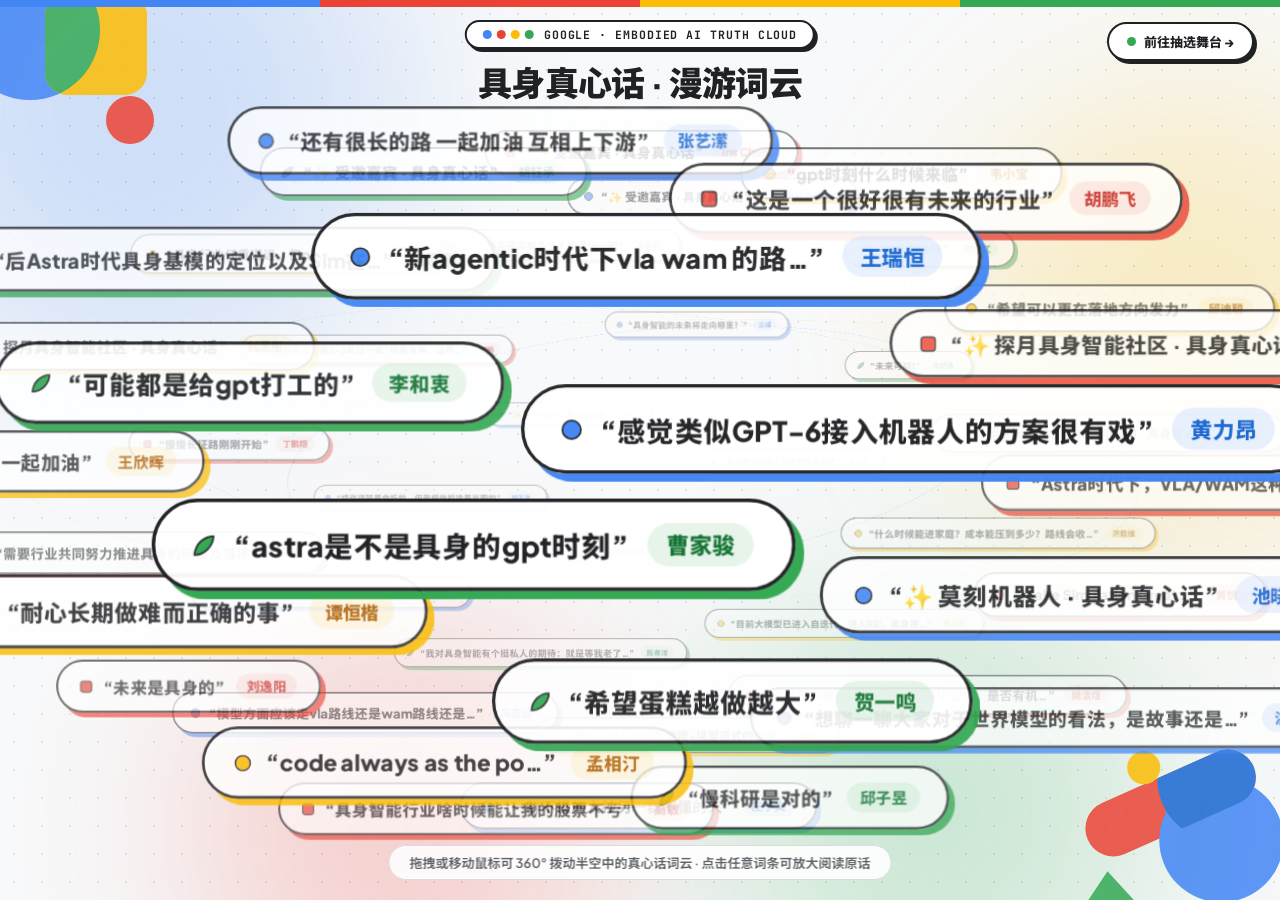
==== cloud.html @ 07eb00e5 "feat: separate pure lottery stage and 3D floating truth cloud into standalone pages" ====
<!DOCTYPE html>
<html lang="zh-CN">
<head>
  <meta charset="UTF-8" />
  <meta name="viewport" content="width=device-width, initial-scale=1.0" />
  <title>Google 具身真心话 · 3D 悬浮词云</title>
  <link rel="preconnect" href="https://fonts.googleapis.com">
  <link rel="preconnect" href="https://fonts.gstatic.com" crossorigin>
  <link href="https://fonts.googleapis.com/css2?family=JetBrains+Mono:wght@600;700&family=Noto+Sans+SC:wght@400;500;700;900&family=Plus+Jakarta+Sans:wght@700;800&display=swap" rel="stylesheet">
  <link rel="stylesheet" href="cloud.css" />
</head>
<body>
  <!-- Subtle Swiss Dot Grid & Google 4-Color Ambient Halos -->
  <div class="bg-grid" aria-hidden="true"></div>
  <div class="bg-ambient" aria-hidden="true">
    <span class="orb orb-blue"></span>
    <span class="orb orb-yellow"></span>
    <span class="orb orb-red"></span>
    <span class="orb orb-green"></span>
  </div>

  <!-- Bauhaus Corner Geometry -->
  <div class="bg-geometry" aria-hidden="true">
    <svg class="geo-corner geo-tl" viewBox="0 0 260 260" fill="none">
      <circle cx="85" cy="85" r="70" fill="#4285F4" />
      <rect x="100" y="48" width="102" height="102" rx="22" fill="#FBBC05" />
      <clipPath id="c-tl">
        <circle cx="85" cy="85" r="70" />
      </clipPath>
      <rect x="100" y="48" width="102" height="102" rx="22" fill="#34A853" clip-path="url(#c-tl)" />
      <circle cx="185" cy="175" r="24" fill="#EA4335" />
    </svg>

    <svg class="geo-corner geo-br" viewBox="0 0 280 240" fill="none">
      <rect x="40" y="100" width="175" height="54" rx="27" transform="rotate(-24 40 100)" fill="#EA4335" />
      <circle cx="180" cy="125" r="60" fill="#4285F4" />
      <clipPath id="c-br">
        <circle cx="180" cy="125" r="60" />
      </clipPath>
      <rect x="40" y="100" width="175" height="54" rx="27" transform="rotate(-24 40 100)" fill="#1967D2" clip-path="url(#c-br)" />
      <polygon points="70,155 125,215 30,215" fill="#34A853" />
      <circle cx="105" cy="55" r="16" fill="#FBBC05" />
    </svg>
  </div>

  <!-- 4-Color Google Top Ribbon -->
  <div class="top-color-bar">
    <span class="c-blue"></span>
    <span class="c-red"></span>
    <span class="c-yellow"></span>
    <span class="c-green"></span>
  </div>

  <!-- Top Navigation Switch back to Lottery Page -->
  <a href="index.html" class="page-switch-pill" title="前往具身真心话现场抽选舞台">
    <span class="switch-dot"></span>
    <span>前往抽选舞台 →</span>
  </a>

  <!-- Compact Floating Header -->
  <header class="cloud-header">
    <div class="brand-pill">
      <span class="g-dots">
        <i class="d-blue"></i>
        <i class="d-red"></i>
        <i class="d-yellow"></i>
        <i class="d-green"></i>
      </span>
      <span class="brand-text">GOOGLE · EMBODIED AI TRUTH CLOUD</span>
    </div>
    <h1 class="cloud-title">具身真心话 · 漫游词云</h1>
  </header>

  <!-- Full-Screen 3D Floating Quote Cloud Space -->
  <div class="cloud-viewport" id="cloud-viewport">
    <div class="orbital-rings" aria-hidden="true">
      <div class="ring ring-1"></div>
      <div class="ring ring-2"></div>
      <div class="ring ring-3"></div>
    </div>
    <div class="cloud-stage-3d" id="cloud-stage-3d"></div>
  </div>

  <!-- Optional Quote Detail Modal when Clicking a Floating Cloud Phrase -->
  <div class="quote-modal is-hidden" id="quote-modal">
    <div class="quote-card" id="quote-card">
      <button class="quote-close" id="quote-close" title="关闭 (Esc)">✕</button>
      <div class="quote-meta">
        <span class="quote-org" id="quote-org"></span>
      </div>
      <blockquote class="quote-full-text" id="quote-full-text"></blockquote>
      <div class="quote-author-row">
        <span class="quote-author-dots">
          <i class="d-blue"></i><i class="d-red"></i><i class="d-yellow"></i><i class="d-green"></i>
        </span>
        <span class="quote-author-name" id="quote-author-name"></span>
      </div>
    </div>
  </div>

  <!-- Subtle Bottom Hint -->
  <footer class="cloud-footer">
    <div class="hint-pill">
      拖拽或移动鼠标可 360° 拨动半空中的真心话词云 · 点击任意词条可放大阅读原话
    </div>
  </footer>

  <script src="cloud.js"></script>
</body>
</html>
---- cloud.css ----
:root {
  --g-blue: #4285F4;
  --g-blue-dark: #1967D2;
  --g-blue-tint: #E8F0FE;

  --g-red: #EA4335;
  --g-red-dark: #C5221F;
  --g-red-tint: #FCE8E6;

  --g-yellow: #FBBC05;
  --g-yellow-dark: #EA8600;
  --g-yellow-tint: #FEF7E0;

  --g-green: #34A853;
  --g-green-dark: #137333;
  --g-green-tint: #E6F4EA;

  --bg-canvas: #F8F9FA;
  --surface-white: #FFFFFF;
  --border-dark: #202124;
  --border-light: #DADCE0;

  --text-main: #202124;
  --text-sub: #5F6368;

  --font-sans: 'Plus Jakarta Sans', 'Noto Sans SC', -apple-system, BlinkMacSystemFont, sans-serif;
  --font-mono: 'JetBrains Mono', monospace;
}

* {
  box-sizing: border-box;
  margin: 0;
  padding: 0;
}

html, body {
  width: 100%;
  height: 100%;
  font-family: var(--font-sans);
  background-color: var(--bg-canvas);
  color: var(--text-main);
  overflow: hidden;
  user-select: none;
  -webkit-font-smoothing: antialiased;
}

/* Swiss Dot Grid */
.bg-grid {
  position: fixed;
  inset: 0;
  background-image: radial-gradient(#DADCE0 1.45px, transparent 1.45px);
  background-size: 28px 28px;
  opacity: 0.78;
  pointer-events: none;
  z-index: 0;
}

/* Soft Google 4-Color Atmospheric Halos */
.bg-ambient {
  position: fixed;
  inset: 0;
  pointer-events: none;
  z-index: 0;
}

.orb {
  position: absolute;
  border-radius: 50%;
  filter: blur(95px);
  opacity: 0.22;
}

.orb-blue { width: 520px; height: 520px; background: var(--g-blue); top: -150px; left: -120px; }
.orb-yellow { width: 460px; height: 460px; background: var(--g-yellow); top: 10%; right: -140px; }
.orb-red { width: 420px; height: 420px; background: var(--g-red); bottom: -140px; left: 15%; }
.orb-green { width: 440px; height: 440px; background: var(--g-green); bottom: -130px; right: 10%; }

/* Bauhaus Geometric Corner Art */
.bg-geometry {
  position: fixed;
  inset: 0;
  pointer-events: none;
  z-index: 1;
}

.geo-corner {
  position: absolute;
  opacity: 0.85;
}

.geo-tl { width: 260px; height: 260px; top: -55px; left: -55px; }
.geo-br { width: 290px; height: 250px; bottom: -60px; right: -45px; }

/* Top 4-Color Ribbon */
.top-color-bar {
  position: fixed;
  top: 0;
  left: 0;
  right: 0;
  height: 7px;
  display: grid;
  grid-template-columns: repeat(4, 1fr);
  z-index: 40;
}

.c-blue, .d-blue { background: var(--g-blue); }
.c-red, .d-red { background: var(--g-red); }
.c-yellow, .d-yellow { background: var(--g-yellow); }
.c-green, .d-green { background: var(--g-green); }

/* Page Switch Pill */
.page-switch-pill {
  position: fixed;
  top: 22px;
  right: 26px;
  z-index: 40;
  display: inline-flex;
  align-items: center;
  gap: 8px;
  padding: 8px 18px;
  border-radius: 999px;
  background: var(--surface-white);
  border: 2px solid var(--border-dark);
  box-shadow: 3px 3px 0 var(--border-dark);
  color: var(--text-main);
  font-size: 13px;
  font-weight: 800;
  text-decoration: none;
  transition: all 0.2s cubic-bezier(0.34, 1.56, 0.64, 1);
}

.page-switch-pill:hover {
  transform: translate(-1px, -1px);
  box-shadow: 5px 5px 0 var(--g-green);
  background: var(--g-green-tint);
}

.switch-dot {
  width: 9px;
  height: 9px;
  border-radius: 50%;
  background: var(--g-green);
  display: inline-block;
}

/* Header */
.cloud-header {
  position: fixed;
  top: 20px;
  left: 50%;
  transform: translateX(-50%);
  z-index: 30;
  text-align: center;
  display: flex;
  flex-direction: column;
  align-items: center;
  gap: 8px;
  pointer-events: none;
}

.brand-pill {
  display: inline-flex;
  align-items: center;
  gap: 10px;
  padding: 5px 16px;
  background: var(--surface-white);
  border: 2px solid var(--border-dark);
  border-radius: 999px;
  box-shadow: 3px 3px 0 var(--border-dark);
}

.g-dots {
  display: inline-flex;
  align-items: center;
  gap: 5px;
}

.g-dots i {
  width: 9px;
  height: 9px;
  border-radius: 50%;
  display: inline-block;
}

.brand-text {
  font-family: var(--font-mono);
  font-size: 11.5px;
  font-weight: 700;
  letter-spacing: 0.08em;
}

.cloud-title {
  font-size: 34px;
  font-weight: 900;
  letter-spacing: -0.02em;
  color: var(--text-main);
  text-shadow: 0 2px 12px rgba(248, 249, 250, 0.9);
}

/* 3D Floating Word Cloud Viewport */
.cloud-viewport {
  position: fixed;
  inset: 0;
  width: 100%;
  height: 100%;
  perspective: 1150px;
  overflow: hidden;
  z-index: 10;
  cursor: grab;
}

.cloud-viewport:active {
  cursor: grabbing;
}

.orbital-rings {
  position: absolute;
  inset: 0;
  display: flex;
  align-items: center;
  justify-content: center;
  pointer-events: none;
}

.orbital-rings .ring {
  position: absolute;
  border-radius: 50%;
  border: 1.5px dashed rgba(66, 133, 244, 0.22);
}

.orbital-rings .ring-1 {
  width: 720px;
  height: 410px;
  transform: rotateX(55deg) rotateZ(-14deg);
}

.orbital-rings .ring-2 {
  width: 1020px;
  height: 580px;
  border-color: rgba(52, 168, 83, 0.2);
  transform: rotateX(62deg) rotateZ(15deg);
}

.orbital-rings .ring-3 {
  width: 1260px;
  height: 690px;
  border-color: rgba(251, 188, 5, 0.22);
  transform: rotateX(68deg) rotateZ(-6deg);
}

.cloud-stage-3d {
  position: absolute;
  width: 100%;
  height: 100%;
  transform-style: preserve-3d;
}

/* Individual Floating Truth Capsule in Mid-Air */
.cloud-tag {
  position: absolute;
  left: 50%;
  top: 52%;
  display: inline-flex;
  align-items: center;
  gap: 11px;
  padding: 12px 22px;
  border-radius: 999px;
  background: rgba(255, 255, 255, 0.96);
  border: 2.5px solid var(--border-dark);
  box-shadow: 5px 5px 0 var(--border-dark), 0 12px 28px rgba(32, 33, 36, 0.08);
  white-space: nowrap;
  cursor: pointer;
  will-change: transform, opacity, filter;
  transition: background-color 0.2s ease, border-color 0.2s ease, box-shadow 0.2s ease;
}

.cloud-tag:hover {
  background: #FFFFFF !important;
  border-color: var(--g-blue) !important;
  box-shadow: 7px 7px 0 var(--g-blue), 0 16px 32px rgba(66, 133, 244, 0.24) !important;
  z-index: 950 !important;
}

.cloud-tag.tag-theme-blue {
  box-shadow: 5px 5px 0 var(--g-blue);
}
.cloud-tag.tag-theme-red {
  box-shadow: 5px 5px 0 var(--g-red);
}
.cloud-tag.tag-theme-yellow {
  box-shadow: 5px 5px 0 var(--g-yellow);
}
.cloud-tag.tag-theme-green {
  box-shadow: 5px 5px 0 var(--g-green);
}

/* Bauhaus Geometric Badge inside Floating Capsule */
.tag-geo-dot {
  width: 12px;
  height: 12px;
  flex-shrink: 0;
  display: inline-block;
  border: 1.5px solid var(--border-dark);
}

.tag-theme-blue .tag-geo-dot { background: var(--g-blue); border-radius: 50%; }
.tag-theme-red .tag-geo-dot { background: var(--g-red); border-radius: 3px; }
.tag-theme-yellow .tag-geo-dot { background: var(--g-yellow); border-radius: 50%; }
.tag-theme-green .tag-geo-dot { background: var(--g-green); border-radius: 999px 2px 999px 2px; }

.tag-quote {
  font-size: 16.5px;
  font-weight: 800;
  color: var(--text-main);
  max-width: 390px;
  overflow: hidden;
  text-overflow: ellipsis;
}

.tag-author {
  font-size: 13px;
  font-weight: 800;
  padding: 3px 11px;
  border-radius: 999px;
  flex-shrink: 0;
}

.tag-theme-blue .tag-author { background: var(--g-blue-tint); color: var(--g-blue-dark); }
.tag-theme-red .tag-author { background: var(--g-red-tint); color: var(--g-red-dark); }
.tag-theme-yellow .tag-author { background: var(--g-yellow-tint); color: #B06000; }
.tag-theme-green .tag-author { background: var(--g-green-tint); color: var(--g-green-dark); }

/* Quote Detail Popover Modal */
.quote-modal {
  position: fixed;
  inset: 0;
  z-index: 60;
  background: rgba(32, 33, 36, 0.32);
  backdrop-filter: blur(5px);
  display: flex;
  align-items: center;
  justify-content: center;
  padding: 24px;
  transition: opacity 0.25s ease;
}

.quote-modal.is-hidden {
  opacity: 0;
  pointer-events: none;
}

.quote-card {
  width: 100%;
  max-width: 640px;
  background: var(--surface-white);
  border: 3px solid var(--border-dark);
  border-radius: 28px;
  box-shadow: 10px 10px 0 var(--g-blue);
  padding: 30px 36px;
  position: relative;
  display: flex;
  flex-direction: column;
  gap: 18px;
  animation: popIn 0.32s cubic-bezier(0.34, 1.56, 0.64, 1);
}

@keyframes popIn {
  from { transform: scale(0.85); opacity: 0; }
  to { transform: scale(1); opacity: 1; }
}

.quote-close {
  position: absolute;
  top: 20px;
  right: 22px;
  width: 34px;
  height: 34px;
  border-radius: 50%;
  border: 2px solid var(--border-dark);
  background: var(--bg-canvas);
  font-size: 14px;
  font-weight: 800;
  cursor: pointer;
}

.quote-close:hover {
  background: var(--g-red-tint);
  color: var(--g-red);
}

.quote-org {
  display: inline-block;
  padding: 4px 14px;
  border-radius: 999px;
  border: 1.5px solid var(--border-dark);
  background: var(--g-blue-tint);
  color: var(--g-blue-dark);
  font-size: 13px;
  font-weight: 700;
}

.quote-full-text {
  font-size: 26px;
  font-weight: 900;
  line-height: 1.45;
  color: var(--text-main);
}

.quote-author-row {
  display: flex;
  align-items: center;
  justify-content: space-between;
  padding-top: 12px;
  border-top: 2px solid #F1F3F4;
}

.quote-author-dots {
  display: inline-flex;
  gap: 6px;
}

.quote-author-dots i {
  width: 10px;
  height: 10px;
  border-radius: 50%;
  display: inline-block;
}

.quote-author-name {
  font-size: 18px;
  font-weight: 900;
  color: var(--text-main);
}

/* Bottom Footer Hint */
.cloud-footer {
  position: fixed;
  bottom: 20px;
  left: 50%;
  transform: translateX(-50%);
  z-index: 30;
  pointer-events: none;
}

.hint-pill {
  font-size: 13px;
  font-weight: 600;
  color: var(--text-sub);
  background: rgba(255, 255, 255, 0.88);
  backdrop-filter: blur(8px);
  padding: 7px 20px;
  border-radius: 999px;
  border: 1.5px solid var(--border-light);
}
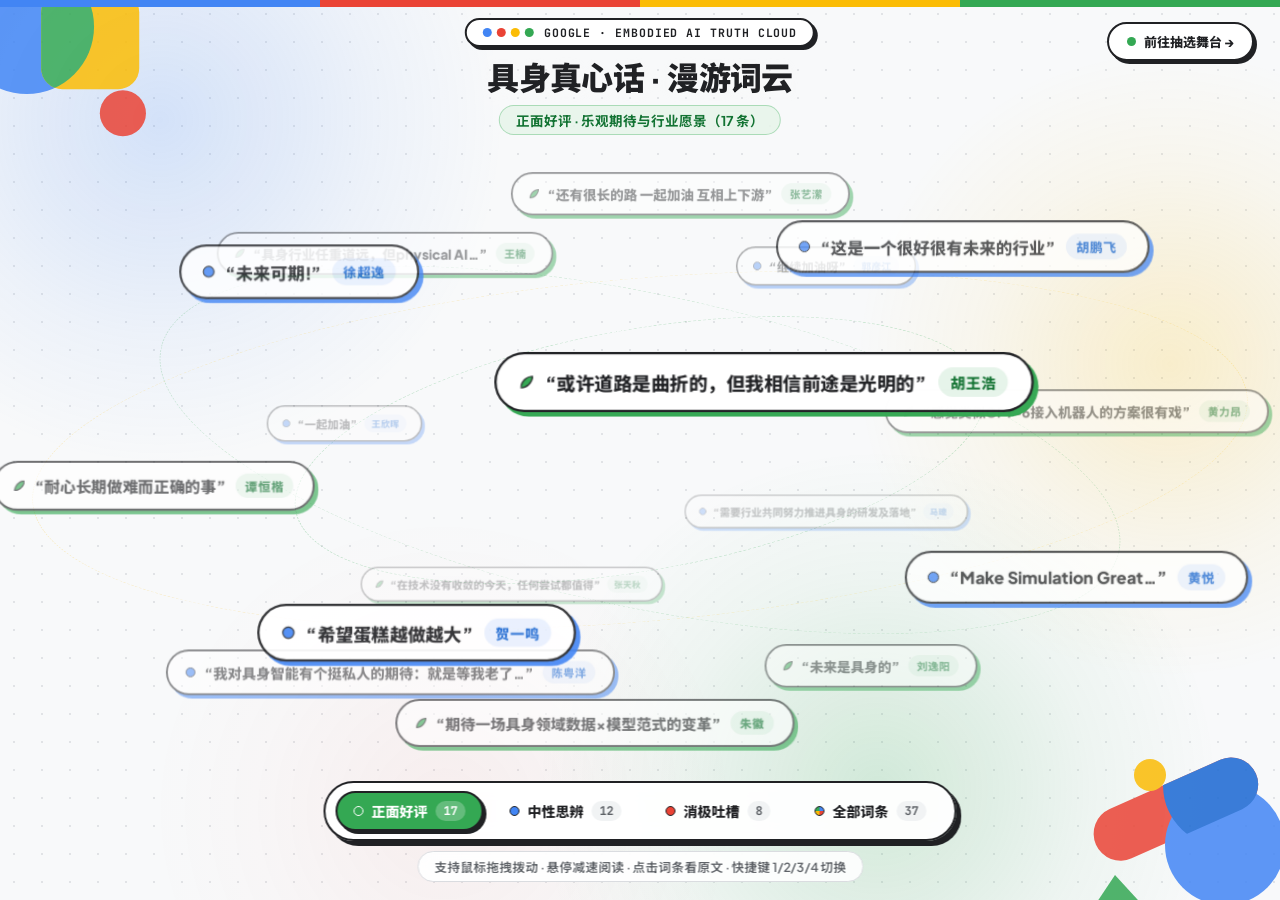
==== commit 943a6b1e: "feat: add 3 sentiment word clouds and optimize 60-120fps GPU cloud physics" ====
--- a/cloud.html
+++ b/cloud.html
@@ -3,14 +3,14 @@
 <head>
   <meta charset="UTF-8" />
   <meta name="viewport" content="width=device-width, initial-scale=1.0" />
-  <title>Google 具身真心话 · 3D 悬浮词云</title>
+  <title>Google 具身真心话 · 3D 分类漫游词云</title>
   <link rel="preconnect" href="https://fonts.googleapis.com">
   <link rel="preconnect" href="https://fonts.gstatic.com" crossorigin>
   <link href="https://fonts.googleapis.com/css2?family=JetBrains+Mono:wght@600;700&family=Noto+Sans+SC:wght@400;500;700;900&family=Plus+Jakarta+Sans:wght@700;800&display=swap" rel="stylesheet">
   <link rel="stylesheet" href="cloud.css" />
 </head>
-<body>
-  <!-- Subtle Swiss Dot Grid & Google 4-Color Ambient Halos -->
+<body data-category="positive">
+  <!-- Subtle Swiss Dot Grid & Zero-Blur Radial Gradient Halos -->
   <div class="bg-grid" aria-hidden="true"></div>
   <div class="bg-ambient" aria-hidden="true">
     <span class="orb orb-blue"></span>
@@ -69,9 +69,10 @@
       <span class="brand-text">GOOGLE · EMBODIED AI TRUTH CLOUD</span>
     </div>
     <h1 class="cloud-title">具身真心话 · 漫游词云</h1>
+    <p class="cloud-subtitle" id="cloud-subtitle">正面好评 · 乐观期待与行业愿景（17 条）</p>
   </header>
 
-  <!-- Full-Screen 3D Floating Quote Cloud Space -->
+  <!-- Full-Screen 2.5D GPU-Accelerated Floating Quote Cloud Space -->
   <div class="cloud-viewport" id="cloud-viewport">
     <div class="orbital-rings" aria-hidden="true">
       <div class="ring ring-1"></div>
@@ -81,11 +82,12 @@
     <div class="cloud-stage-3d" id="cloud-stage-3d"></div>
   </div>
 
-  <!-- Optional Quote Detail Modal when Clicking a Floating Cloud Phrase -->
+  <!-- Quote Detail Modal when Clicking a Floating Cloud Phrase -->
   <div class="quote-modal is-hidden" id="quote-modal">
     <div class="quote-card" id="quote-card">
       <button class="quote-close" id="quote-close" title="关闭 (Esc)">✕</button>
       <div class="quote-meta">
+        <span class="quote-sentiment-badge" id="quote-sentiment-badge">正面好评</span>
         <span class="quote-org" id="quote-org"></span>
       </div>
       <blockquote class="quote-full-text" id="quote-full-text"></blockquote>
@@ -98,10 +100,32 @@
     </div>
   </div>
 
-  <!-- Subtle Bottom Hint -->
+  <!-- Bottom Floating Category Switcher Dock & Interaction Hint -->
   <footer class="cloud-footer">
+    <nav class="category-dock" aria-label="真心话情感分类切换">
+      <button class="cat-btn active" data-category="positive" type="button">
+        <span class="cat-dot dot-green"></span>
+        <span class="cat-label">正面好评</span>
+        <span class="cat-count" id="count-positive">17</span>
+      </button>
+      <button class="cat-btn" data-category="neutral" type="button">
+        <span class="cat-dot dot-blue"></span>
+        <span class="cat-label">中性思辨</span>
+        <span class="cat-count" id="count-neutral">12</span>
+      </button>
+      <button class="cat-btn" data-category="negative" type="button">
+        <span class="cat-dot dot-red"></span>
+        <span class="cat-label">消极吐槽</span>
+        <span class="cat-count" id="count-negative">8</span>
+      </button>
+      <button class="cat-btn" data-category="all" type="button">
+        <span class="cat-dot dot-all"></span>
+        <span class="cat-label">全部词条</span>
+        <span class="cat-count" id="count-all">37</span>
+      </button>
+    </nav>
     <div class="hint-pill">
-      拖拽或移动鼠标可 360° 拨动半空中的真心话词云 · 点击任意词条可放大阅读原话
+      支持鼠标拖拽拨动 · 悬停减速阅读 · 点击词条看原文 · 快捷键 1/2/3/4 切换
     </div>
   </footer>
 
--- a/cloud.css
+++ b/cloud.css
@@ -55,25 +55,61 @@
   z-index: 0;
 }
 
-/* Soft Google 4-Color Atmospheric Halos */
+/* Zero-Blur Radial Gradient Ambient Halos (No GPU filter: blur passes) */
 .bg-ambient {
   position: fixed;
   inset: 0;
   pointer-events: none;
   z-index: 0;
+  transition: opacity 0.45s ease;
 }
 
 .orb {
   position: absolute;
   border-radius: 50%;
-  filter: blur(95px);
-  opacity: 0.22;
-}
-
-.orb-blue { width: 520px; height: 520px; background: var(--g-blue); top: -150px; left: -120px; }
-.orb-yellow { width: 460px; height: 460px; background: var(--g-yellow); top: 10%; right: -140px; }
-.orb-red { width: 420px; height: 420px; background: var(--g-red); bottom: -140px; left: 15%; }
-.orb-green { width: 440px; height: 440px; background: var(--g-green); bottom: -130px; right: 10%; }
+  transition: opacity 0.45s ease, transform 0.6s ease;
+}
+
+.orb-blue {
+  width: 680px;
+  height: 680px;
+  top: -220px;
+  left: -180px;
+  background: radial-gradient(circle, rgba(66, 133, 244, 0.20) 0%, rgba(66, 133, 244, 0.06) 45%, transparent 72%);
+}
+
+.orb-yellow {
+  width: 620px;
+  height: 620px;
+  top: 6%;
+  right: -200px;
+  background: radial-gradient(circle, rgba(251, 188, 5, 0.19) 0%, rgba(251, 188, 5, 0.05) 45%, transparent 72%);
+}
+
+.orb-red {
+  width: 580px;
+  height: 580px;
+  bottom: -200px;
+  left: 12%;
+  background: radial-gradient(circle, rgba(234, 67, 53, 0.18) 0%, rgba(234, 67, 53, 0.05) 45%, transparent 72%);
+}
+
+.orb-green {
+  width: 600px;
+  height: 600px;
+  bottom: -190px;
+  right: 8%;
+  background: radial-gradient(circle, rgba(52, 168, 83, 0.20) 0%, rgba(52, 168, 83, 0.05) 45%, transparent 72%);
+}
+
+/* Category-aware subtle atmosphere */
+body[data-category="positive"] .orb-green { opacity: 1; transform: scale(1.12); }
+body[data-category="positive"] .orb-red { opacity: 0.35; }
+body[data-category="neutral"] .orb-blue { opacity: 1; transform: scale(1.12); }
+body[data-category="neutral"] .orb-red { opacity: 0.35; }
+body[data-category="negative"] .orb-red { opacity: 1; transform: scale(1.15); }
+body[data-category="negative"] .orb-green { opacity: 0.35; }
+body[data-category="all"] .orb { opacity: 0.95; }
 
 /* Bauhaus Geometric Corner Art */
 .bg-geometry {
@@ -88,8 +124,8 @@
   opacity: 0.85;
 }
 
-.geo-tl { width: 260px; height: 260px; top: -55px; left: -55px; }
-.geo-br { width: 290px; height: 250px; bottom: -60px; right: -45px; }
+.geo-tl { width: 250px; height: 250px; top: -55px; left: -55px; }
+.geo-br { width: 280px; height: 240px; bottom: -60px; right: -45px; }
 
 /* Top 4-Color Ribbon */
 .top-color-bar {
@@ -126,7 +162,7 @@
   font-size: 13px;
   font-weight: 800;
   text-decoration: none;
-  transition: all 0.2s cubic-bezier(0.34, 1.56, 0.64, 1);
+  transition: transform 0.2s cubic-bezier(0.34, 1.56, 0.64, 1), box-shadow 0.2s ease, background-color 0.2s ease;
 }
 
 .page-switch-pill:hover {
@@ -146,7 +182,7 @@
 /* Header */
 .cloud-header {
   position: fixed;
-  top: 20px;
+  top: 18px;
   left: 50%;
   transform: translateX(-50%);
   z-index: 30;
@@ -154,7 +190,7 @@
   display: flex;
   flex-direction: column;
   align-items: center;
-  gap: 8px;
+  gap: 6px;
   pointer-events: none;
 }
 
@@ -190,23 +226,52 @@
 }
 
 .cloud-title {
-  font-size: 34px;
+  font-size: 32px;
   font-weight: 900;
   letter-spacing: -0.02em;
   color: var(--text-main);
-  text-shadow: 0 2px 12px rgba(248, 249, 250, 0.9);
-}
-
-/* 3D Floating Word Cloud Viewport */
+  text-shadow: 0 2px 10px rgba(248, 249, 250, 0.9);
+}
+
+.cloud-subtitle {
+  font-size: 13.5px;
+  font-weight: 700;
+  color: var(--text-sub);
+  background: rgba(255, 255, 255, 0.86);
+  padding: 4px 16px;
+  border-radius: 999px;
+  border: 1.5px solid var(--border-light);
+  transition: color 0.25s ease, border-color 0.25s ease, background-color 0.25s ease;
+}
+
+body[data-category="positive"] .cloud-subtitle {
+  color: var(--g-green-dark);
+  border-color: rgba(52, 168, 83, 0.35);
+  background: rgba(230, 244, 234, 0.88);
+}
+
+body[data-category="neutral"] .cloud-subtitle {
+  color: var(--g-blue-dark);
+  border-color: rgba(66, 133, 244, 0.35);
+  background: rgba(232, 240, 254, 0.88);
+}
+
+body[data-category="negative"] .cloud-subtitle {
+  color: var(--g-red-dark);
+  border-color: rgba(234, 67, 53, 0.35);
+  background: rgba(252, 232, 230, 0.88);
+}
+
+/* 2.5D GPU-Accelerated Floating Word Cloud Viewport (No CSS preserve-3d/perspective bottlenecks) */
 .cloud-viewport {
   position: fixed;
   inset: 0;
   width: 100%;
   height: 100%;
-  perspective: 1150px;
   overflow: hidden;
   z-index: 10;
   cursor: grab;
+  touch-action: none;
 }
 
 .cloud-viewport:active {
@@ -226,78 +291,86 @@
   position: absolute;
   border-radius: 50%;
   border: 1.5px dashed rgba(66, 133, 244, 0.22);
+  transition: border-color 0.45s ease;
 }
 
 .orbital-rings .ring-1 {
-  width: 720px;
-  height: 410px;
-  transform: rotateX(55deg) rotateZ(-14deg);
+  width: 700px;
+  height: 390px;
+  transform: rotate(-10deg) scaleY(0.62);
 }
 
 .orbital-rings .ring-2 {
-  width: 1020px;
-  height: 580px;
-  border-color: rgba(52, 168, 83, 0.2);
-  transform: rotateX(62deg) rotateZ(15deg);
+  width: 980px;
+  height: 540px;
+  border-color: rgba(52, 168, 83, 0.22);
+  transform: rotate(12deg) scaleY(0.58);
 }
 
 .orbital-rings .ring-3 {
-  width: 1260px;
-  height: 690px;
+  width: 1220px;
+  height: 660px;
   border-color: rgba(251, 188, 5, 0.22);
-  transform: rotateX(68deg) rotateZ(-6deg);
-}
+  transform: rotate(-5deg) scaleY(0.52);
+}
+
+body[data-category="positive"] .orbital-rings .ring-1 { border-color: rgba(52, 168, 83, 0.28); }
+body[data-category="neutral"] .orbital-rings .ring-2 { border-color: rgba(66, 133, 244, 0.28); }
+body[data-category="negative"] .orbital-rings .ring-1 { border-color: rgba(234, 67, 53, 0.28); }
+body[data-category="negative"] .orbital-rings .ring-2 { border-color: rgba(251, 188, 5, 0.28); }
 
 .cloud-stage-3d {
   position: absolute;
+  inset: 0;
   width: 100%;
   height: 100%;
-  transform-style: preserve-3d;
-}
-
-/* Individual Floating Truth Capsule in Mid-Air */
+}
+
+/* Individual Floating Truth Capsule in Mid-Air (Pure 2D translate3d + scale compositor driven) */
 .cloud-tag {
   position: absolute;
   left: 50%;
-  top: 52%;
-  display: inline-flex;
-  align-items: center;
-  gap: 11px;
-  padding: 12px 22px;
-  border-radius: 999px;
-  background: rgba(255, 255, 255, 0.96);
+  top: 50%;
+  display: inline-flex;
+  align-items: center;
+  gap: 10px;
+  padding: 11px 20px;
+  border-radius: 999px;
+  background: #FFFFFF;
   border: 2.5px solid var(--border-dark);
-  box-shadow: 5px 5px 0 var(--border-dark), 0 12px 28px rgba(32, 33, 36, 0.08);
+  box-shadow: 4px 4px 0 var(--border-dark);
   white-space: nowrap;
   cursor: pointer;
-  will-change: transform, opacity, filter;
-  transition: background-color 0.2s ease, border-color 0.2s ease, box-shadow 0.2s ease;
+  will-change: transform, opacity;
+  contain: layout style;
+  transform-origin: center center;
+  transition: background-color 0.18s ease, border-color 0.18s ease;
 }
 
 .cloud-tag:hover {
-  background: #FFFFFF !important;
-  border-color: var(--g-blue) !important;
-  box-shadow: 7px 7px 0 var(--g-blue), 0 16px 32px rgba(66, 133, 244, 0.24) !important;
+  background: #FFFFFF;
+  border-color: var(--g-blue);
+  box-shadow: 6px 6px 0 var(--g-blue);
   z-index: 950 !important;
 }
 
 .cloud-tag.tag-theme-blue {
-  box-shadow: 5px 5px 0 var(--g-blue);
+  box-shadow: 4px 4px 0 var(--g-blue);
 }
 .cloud-tag.tag-theme-red {
-  box-shadow: 5px 5px 0 var(--g-red);
+  box-shadow: 4px 4px 0 var(--g-red);
 }
 .cloud-tag.tag-theme-yellow {
-  box-shadow: 5px 5px 0 var(--g-yellow);
+  box-shadow: 4px 4px 0 var(--g-yellow);
 }
 .cloud-tag.tag-theme-green {
-  box-shadow: 5px 5px 0 var(--g-green);
+  box-shadow: 4px 4px 0 var(--g-green);
 }
 
 /* Bauhaus Geometric Badge inside Floating Capsule */
 .tag-geo-dot {
-  width: 12px;
-  height: 12px;
+  width: 11px;
+  height: 11px;
   flex-shrink: 0;
   display: inline-block;
   border: 1.5px solid var(--border-dark);
@@ -309,18 +382,18 @@
 .tag-theme-green .tag-geo-dot { background: var(--g-green); border-radius: 999px 2px 999px 2px; }
 
 .tag-quote {
-  font-size: 16.5px;
+  font-size: 16px;
   font-weight: 800;
   color: var(--text-main);
-  max-width: 390px;
+  max-width: 380px;
   overflow: hidden;
   text-overflow: ellipsis;
 }
 
 .tag-author {
-  font-size: 13px;
+  font-size: 12.5px;
   font-weight: 800;
-  padding: 3px 11px;
+  padding: 3px 10px;
   border-radius: 999px;
   flex-shrink: 0;
 }
@@ -335,13 +408,13 @@
   position: fixed;
   inset: 0;
   z-index: 60;
-  background: rgba(32, 33, 36, 0.32);
+  background: rgba(32, 33, 36, 0.34);
   backdrop-filter: blur(5px);
   display: flex;
   align-items: center;
   justify-content: center;
   padding: 24px;
-  transition: opacity 0.25s ease;
+  transition: opacity 0.24s ease;
 }
 
 .quote-modal.is-hidden {
@@ -351,7 +424,7 @@
 
 .quote-card {
   width: 100%;
-  max-width: 640px;
+  max-width: 650px;
   background: var(--surface-white);
   border: 3px solid var(--border-dark);
   border-radius: 28px;
@@ -361,11 +434,11 @@
   display: flex;
   flex-direction: column;
   gap: 18px;
-  animation: popIn 0.32s cubic-bezier(0.34, 1.56, 0.64, 1);
+  animation: popIn 0.28s cubic-bezier(0.34, 1.56, 0.64, 1);
 }
 
 @keyframes popIn {
-  from { transform: scale(0.85); opacity: 0; }
+  from { transform: scale(0.88); opacity: 0; }
   to { transform: scale(1); opacity: 1; }
 }
 
@@ -388,21 +461,54 @@
   color: var(--g-red);
 }
 
+.quote-meta {
+  display: flex;
+  align-items: center;
+  flex-wrap: wrap;
+  gap: 8px;
+  padding-right: 42px;
+}
+
+.quote-sentiment-badge {
+  display: inline-flex;
+  align-items: center;
+  padding: 4px 12px;
+  border-radius: 999px;
+  border: 1.5px solid var(--border-dark);
+  font-size: 12.5px;
+  font-weight: 800;
+}
+
+.quote-sentiment-badge.sent-positive {
+  background: var(--g-green);
+  color: #FFFFFF;
+}
+
+.quote-sentiment-badge.sent-neutral {
+  background: var(--g-blue);
+  color: #FFFFFF;
+}
+
+.quote-sentiment-badge.sent-negative {
+  background: var(--g-red);
+  color: #FFFFFF;
+}
+
 .quote-org {
   display: inline-block;
   padding: 4px 14px;
   border-radius: 999px;
   border: 1.5px solid var(--border-dark);
-  background: var(--g-blue-tint);
-  color: var(--g-blue-dark);
+  background: var(--bg-canvas);
+  color: var(--text-main);
   font-size: 13px;
   font-weight: 700;
 }
 
 .quote-full-text {
-  font-size: 26px;
+  font-size: 25px;
   font-weight: 900;
-  line-height: 1.45;
+  line-height: 1.48;
   color: var(--text-main);
 }
 
@@ -432,23 +538,136 @@
   color: var(--text-main);
 }
 
-/* Bottom Footer Hint */
+/* Bottom Floating Category Dock & Hint */
 .cloud-footer {
   position: fixed;
-  bottom: 20px;
+  bottom: 18px;
   left: 50%;
   transform: translateX(-50%);
-  z-index: 30;
+  z-index: 35;
+  display: flex;
+  flex-direction: column;
+  align-items: center;
+  gap: 10px;
   pointer-events: none;
+  width: max-content;
+  max-width: calc(100vw - 24px);
+}
+
+.category-dock {
+  pointer-events: auto;
+  display: inline-flex;
+  align-items: center;
+  flex-wrap: wrap;
+  justify-content: center;
+  gap: 8px;
+  padding: 8px 10px;
+  border-radius: 999px;
+  background: rgba(255, 255, 255, 0.94);
+  backdrop-filter: blur(8px);
+  border: 2.5px solid var(--border-dark);
+  box-shadow: 5px 5px 0 var(--border-dark);
+}
+
+.cat-btn {
+  display: inline-flex;
+  align-items: center;
+  gap: 8px;
+  padding: 8px 16px;
+  border-radius: 999px;
+  border: 2px solid transparent;
+  background: transparent;
+  font-family: var(--font-sans);
+  font-size: 14px;
+  font-weight: 800;
+  color: var(--text-main);
+  cursor: pointer;
+  transition: transform 0.18s cubic-bezier(0.34, 1.56, 0.64, 1), background-color 0.18s ease, box-shadow 0.18s ease, border-color 0.18s ease, color 0.18s ease;
+}
+
+.cat-btn:hover {
+  background: var(--bg-canvas);
+  border-color: var(--border-light);
+  transform: translateY(-1px);
+}
+
+.cat-dot {
+  width: 10px;
+  height: 10px;
+  border-radius: 50%;
+  border: 1.5px solid var(--border-dark);
+  flex-shrink: 0;
+}
+
+.dot-green { background: var(--g-green); }
+.dot-blue { background: var(--g-blue); }
+.dot-red { background: var(--g-red); }
+.dot-all {
+  background: conic-gradient(var(--g-blue) 0 90deg, var(--g-red) 90deg 180deg, var(--g-yellow) 180deg 270deg, var(--g-green) 270deg 360deg);
+}
+
+.cat-count {
+  font-family: var(--font-mono);
+  font-size: 12px;
+  font-weight: 700;
+  padding: 2px 8px;
+  border-radius: 999px;
+  background: #F1F3F4;
+  color: var(--text-sub);
+  transition: background-color 0.18s ease, color 0.18s ease;
+}
+
+/* Active Category Pill Styling */
+.cat-btn.active {
+  border-color: var(--border-dark);
+  box-shadow: 3px 3px 0 var(--border-dark);
+  color: #FFFFFF;
+}
+
+.cat-btn.active[data-category="positive"] {
+  background: var(--g-green);
+}
+
+.cat-btn.active[data-category="neutral"] {
+  background: var(--g-blue);
+}
+
+.cat-btn.active[data-category="negative"] {
+  background: var(--g-red);
+}
+
+.cat-btn.active[data-category="all"] {
+  background: var(--border-dark);
+}
+
+.cat-btn.active .cat-dot {
+  border-color: #FFFFFF;
+}
+
+.cat-btn.active .cat-count {
+  background: rgba(255, 255, 255, 0.24);
+  color: #FFFFFF;
 }
 
 .hint-pill {
-  font-size: 13px;
+  font-size: 12.5px;
   font-weight: 600;
   color: var(--text-sub);
   background: rgba(255, 255, 255, 0.88);
-  backdrop-filter: blur(8px);
-  padding: 7px 20px;
+  backdrop-filter: blur(6px);
+  padding: 5px 16px;
   border-radius: 999px;
   border: 1.5px solid var(--border-light);
-}
+  text-align: center;
+}
+
+@media (max-width: 720px) {
+  .cloud-title { font-size: 24px; }
+  .cloud-subtitle { font-size: 12px; }
+  .page-switch-pill { top: 16px; right: 14px; padding: 6px 12px; font-size: 12px; }
+  .category-dock { border-radius: 22px; padding: 6px 8px; }
+  .cat-btn { padding: 6px 11px; font-size: 12.5px; gap: 6px; }
+  .hint-pill { display: none; }
+  .tag-quote { max-width: 220px; font-size: 14px; }
+  .quote-full-text { font-size: 20px; }
+}
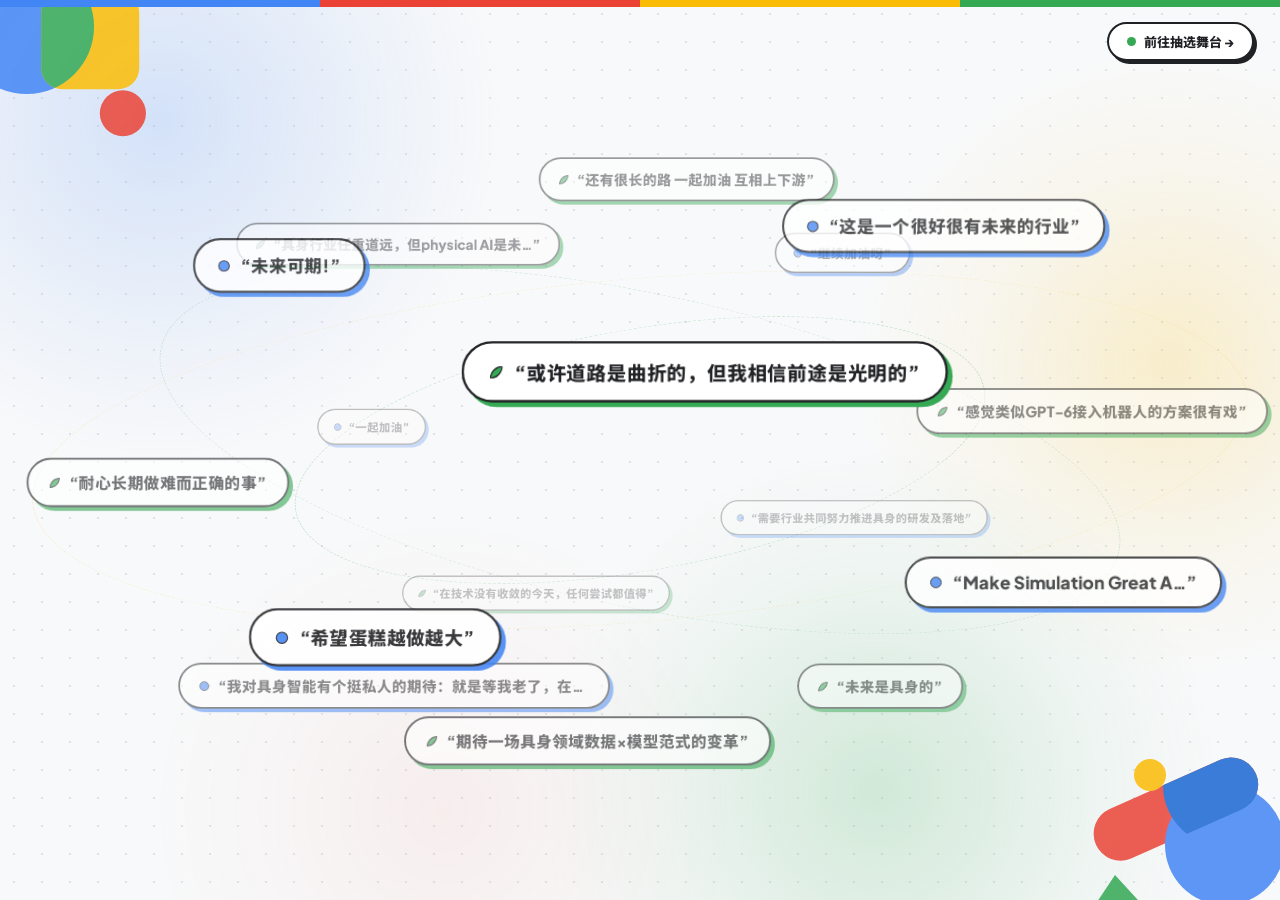
==== commit cd205c00: "feat: anonymous minimal word cloud with keyboard switching and updated draw priority" ====
--- a/cloud.html
+++ b/cloud.html
@@ -3,7 +3,7 @@
 <head>
   <meta charset="UTF-8" />
   <meta name="viewport" content="width=device-width, initial-scale=1.0" />
-  <title>Google 具身真心话 · 3D 分类漫游词云</title>
+  <title>Google 具身真心话 · 3D 漫游词云</title>
   <link rel="preconnect" href="https://fonts.googleapis.com">
   <link rel="preconnect" href="https://fonts.gstatic.com" crossorigin>
   <link href="https://fonts.googleapis.com/css2?family=JetBrains+Mono:wght@600;700&family=Noto+Sans+SC:wght@400;500;700;900&family=Plus+Jakarta+Sans:wght@700;800&display=swap" rel="stylesheet">
@@ -57,21 +57,6 @@
     <span>前往抽选舞台 →</span>
   </a>
 
-  <!-- Compact Floating Header -->
-  <header class="cloud-header">
-    <div class="brand-pill">
-      <span class="g-dots">
-        <i class="d-blue"></i>
-        <i class="d-red"></i>
-        <i class="d-yellow"></i>
-        <i class="d-green"></i>
-      </span>
-      <span class="brand-text">GOOGLE · EMBODIED AI TRUTH CLOUD</span>
-    </div>
-    <h1 class="cloud-title">具身真心话 · 漫游词云</h1>
-    <p class="cloud-subtitle" id="cloud-subtitle">正面好评 · 乐观期待与行业愿景（17 条）</p>
-  </header>
-
   <!-- Full-Screen 2.5D GPU-Accelerated Floating Quote Cloud Space -->
   <div class="cloud-viewport" id="cloud-viewport">
     <div class="orbital-rings" aria-hidden="true">
@@ -82,53 +67,22 @@
     <div class="cloud-stage-3d" id="cloud-stage-3d"></div>
   </div>
 
-  <!-- Quote Detail Modal when Clicking a Floating Cloud Phrase -->
+  <!-- Anonymous Quote Detail Modal when Clicking a Floating Cloud Phrase -->
   <div class="quote-modal is-hidden" id="quote-modal">
     <div class="quote-card" id="quote-card">
       <button class="quote-close" id="quote-close" title="关闭 (Esc)">✕</button>
       <div class="quote-meta">
         <span class="quote-sentiment-badge" id="quote-sentiment-badge">正面好评</span>
-        <span class="quote-org" id="quote-org"></span>
       </div>
       <blockquote class="quote-full-text" id="quote-full-text"></blockquote>
       <div class="quote-author-row">
         <span class="quote-author-dots">
           <i class="d-blue"></i><i class="d-red"></i><i class="d-yellow"></i><i class="d-green"></i>
         </span>
-        <span class="quote-author-name" id="quote-author-name"></span>
       </div>
     </div>
   </div>
 
-  <!-- Bottom Floating Category Switcher Dock & Interaction Hint -->
-  <footer class="cloud-footer">
-    <nav class="category-dock" aria-label="真心话情感分类切换">
-      <button class="cat-btn active" data-category="positive" type="button">
-        <span class="cat-dot dot-green"></span>
-        <span class="cat-label">正面好评</span>
-        <span class="cat-count" id="count-positive">17</span>
-      </button>
-      <button class="cat-btn" data-category="neutral" type="button">
-        <span class="cat-dot dot-blue"></span>
-        <span class="cat-label">中性思辨</span>
-        <span class="cat-count" id="count-neutral">12</span>
-      </button>
-      <button class="cat-btn" data-category="negative" type="button">
-        <span class="cat-dot dot-red"></span>
-        <span class="cat-label">消极吐槽</span>
-        <span class="cat-count" id="count-negative">8</span>
-      </button>
-      <button class="cat-btn" data-category="all" type="button">
-        <span class="cat-dot dot-all"></span>
-        <span class="cat-label">全部词条</span>
-        <span class="cat-count" id="count-all">37</span>
-      </button>
-    </nav>
-    <div class="hint-pill">
-      支持鼠标拖拽拨动 · 悬停减速阅读 · 点击词条看原文 · 快捷键 1/2/3/4 切换
-    </div>
-  </footer>
-
   <script src="cloud.js"></script>
 </body>
 </html>
--- a/cloud.css
+++ b/cloud.css
@@ -179,90 +179,7 @@
   display: inline-block;
 }
 
-/* Header */
-.cloud-header {
-  position: fixed;
-  top: 18px;
-  left: 50%;
-  transform: translateX(-50%);
-  z-index: 30;
-  text-align: center;
-  display: flex;
-  flex-direction: column;
-  align-items: center;
-  gap: 6px;
-  pointer-events: none;
-}
-
-.brand-pill {
-  display: inline-flex;
-  align-items: center;
-  gap: 10px;
-  padding: 5px 16px;
-  background: var(--surface-white);
-  border: 2px solid var(--border-dark);
-  border-radius: 999px;
-  box-shadow: 3px 3px 0 var(--border-dark);
-}
-
-.g-dots {
-  display: inline-flex;
-  align-items: center;
-  gap: 5px;
-}
-
-.g-dots i {
-  width: 9px;
-  height: 9px;
-  border-radius: 50%;
-  display: inline-block;
-}
-
-.brand-text {
-  font-family: var(--font-mono);
-  font-size: 11.5px;
-  font-weight: 700;
-  letter-spacing: 0.08em;
-}
-
-.cloud-title {
-  font-size: 32px;
-  font-weight: 900;
-  letter-spacing: -0.02em;
-  color: var(--text-main);
-  text-shadow: 0 2px 10px rgba(248, 249, 250, 0.9);
-}
-
-.cloud-subtitle {
-  font-size: 13.5px;
-  font-weight: 700;
-  color: var(--text-sub);
-  background: rgba(255, 255, 255, 0.86);
-  padding: 4px 16px;
-  border-radius: 999px;
-  border: 1.5px solid var(--border-light);
-  transition: color 0.25s ease, border-color 0.25s ease, background-color 0.25s ease;
-}
-
-body[data-category="positive"] .cloud-subtitle {
-  color: var(--g-green-dark);
-  border-color: rgba(52, 168, 83, 0.35);
-  background: rgba(230, 244, 234, 0.88);
-}
-
-body[data-category="neutral"] .cloud-subtitle {
-  color: var(--g-blue-dark);
-  border-color: rgba(66, 133, 244, 0.35);
-  background: rgba(232, 240, 254, 0.88);
-}
-
-body[data-category="negative"] .cloud-subtitle {
-  color: var(--g-red-dark);
-  border-color: rgba(234, 67, 53, 0.35);
-  background: rgba(252, 232, 230, 0.88);
-}
-
-/* 2.5D GPU-Accelerated Floating Word Cloud Viewport (No CSS preserve-3d/perspective bottlenecks) */
+/* 2.5D GPU-Accelerated Floating Word Cloud Viewport */
 .cloud-viewport {
   position: fixed;
   inset: 0;
@@ -326,15 +243,16 @@
   height: 100%;
 }
 
-/* Individual Floating Truth Capsule in Mid-Air (Pure 2D translate3d + scale compositor driven) */
+/* Individual Floating Truth Capsule in Mid-Air (Anonymous quote-only pill) */
 .cloud-tag {
   position: absolute;
   left: 50%;
   top: 50%;
   display: inline-flex;
   align-items: center;
+  justify-content: center;
   gap: 10px;
-  padding: 11px 20px;
+  padding: 12px 22px;
   border-radius: 999px;
   background: #FFFFFF;
   border: 2.5px solid var(--border-dark);
@@ -382,28 +300,15 @@
 .tag-theme-green .tag-geo-dot { background: var(--g-green); border-radius: 999px 2px 999px 2px; }
 
 .tag-quote {
-  font-size: 16px;
+  font-size: 16.5px;
   font-weight: 800;
   color: var(--text-main);
-  max-width: 380px;
+  max-width: 420px;
   overflow: hidden;
   text-overflow: ellipsis;
 }
 
-.tag-author {
-  font-size: 12.5px;
-  font-weight: 800;
-  padding: 3px 10px;
-  border-radius: 999px;
-  flex-shrink: 0;
-}
-
-.tag-theme-blue .tag-author { background: var(--g-blue-tint); color: var(--g-blue-dark); }
-.tag-theme-red .tag-author { background: var(--g-red-tint); color: var(--g-red-dark); }
-.tag-theme-yellow .tag-author { background: var(--g-yellow-tint); color: #B06000; }
-.tag-theme-green .tag-author { background: var(--g-green-tint); color: var(--g-green-dark); }
-
-/* Quote Detail Popover Modal */
+/* Quote Detail Popover Modal (Anonymous) */
 .quote-modal {
   position: fixed;
   inset: 0;
@@ -494,17 +399,6 @@
   color: #FFFFFF;
 }
 
-.quote-org {
-  display: inline-block;
-  padding: 4px 14px;
-  border-radius: 999px;
-  border: 1.5px solid var(--border-dark);
-  background: var(--bg-canvas);
-  color: var(--text-main);
-  font-size: 13px;
-  font-weight: 700;
-}
-
 .quote-full-text {
   font-size: 25px;
   font-weight: 900;
@@ -515,7 +409,7 @@
 .quote-author-row {
   display: flex;
   align-items: center;
-  justify-content: space-between;
+  justify-content: flex-start;
   padding-top: 12px;
   border-top: 2px solid #F1F3F4;
 }
@@ -532,142 +426,8 @@
   display: inline-block;
 }
 
-.quote-author-name {
-  font-size: 18px;
-  font-weight: 900;
-  color: var(--text-main);
-}
-
-/* Bottom Floating Category Dock & Hint */
-.cloud-footer {
-  position: fixed;
-  bottom: 18px;
-  left: 50%;
-  transform: translateX(-50%);
-  z-index: 35;
-  display: flex;
-  flex-direction: column;
-  align-items: center;
-  gap: 10px;
-  pointer-events: none;
-  width: max-content;
-  max-width: calc(100vw - 24px);
-}
-
-.category-dock {
-  pointer-events: auto;
-  display: inline-flex;
-  align-items: center;
-  flex-wrap: wrap;
-  justify-content: center;
-  gap: 8px;
-  padding: 8px 10px;
-  border-radius: 999px;
-  background: rgba(255, 255, 255, 0.94);
-  backdrop-filter: blur(8px);
-  border: 2.5px solid var(--border-dark);
-  box-shadow: 5px 5px 0 var(--border-dark);
-}
-
-.cat-btn {
-  display: inline-flex;
-  align-items: center;
-  gap: 8px;
-  padding: 8px 16px;
-  border-radius: 999px;
-  border: 2px solid transparent;
-  background: transparent;
-  font-family: var(--font-sans);
-  font-size: 14px;
-  font-weight: 800;
-  color: var(--text-main);
-  cursor: pointer;
-  transition: transform 0.18s cubic-bezier(0.34, 1.56, 0.64, 1), background-color 0.18s ease, box-shadow 0.18s ease, border-color 0.18s ease, color 0.18s ease;
-}
-
-.cat-btn:hover {
-  background: var(--bg-canvas);
-  border-color: var(--border-light);
-  transform: translateY(-1px);
-}
-
-.cat-dot {
-  width: 10px;
-  height: 10px;
-  border-radius: 50%;
-  border: 1.5px solid var(--border-dark);
-  flex-shrink: 0;
-}
-
-.dot-green { background: var(--g-green); }
-.dot-blue { background: var(--g-blue); }
-.dot-red { background: var(--g-red); }
-.dot-all {
-  background: conic-gradient(var(--g-blue) 0 90deg, var(--g-red) 90deg 180deg, var(--g-yellow) 180deg 270deg, var(--g-green) 270deg 360deg);
-}
-
-.cat-count {
-  font-family: var(--font-mono);
-  font-size: 12px;
-  font-weight: 700;
-  padding: 2px 8px;
-  border-radius: 999px;
-  background: #F1F3F4;
-  color: var(--text-sub);
-  transition: background-color 0.18s ease, color 0.18s ease;
-}
-
-/* Active Category Pill Styling */
-.cat-btn.active {
-  border-color: var(--border-dark);
-  box-shadow: 3px 3px 0 var(--border-dark);
-  color: #FFFFFF;
-}
-
-.cat-btn.active[data-category="positive"] {
-  background: var(--g-green);
-}
-
-.cat-btn.active[data-category="neutral"] {
-  background: var(--g-blue);
-}
-
-.cat-btn.active[data-category="negative"] {
-  background: var(--g-red);
-}
-
-.cat-btn.active[data-category="all"] {
-  background: var(--border-dark);
-}
-
-.cat-btn.active .cat-dot {
-  border-color: #FFFFFF;
-}
-
-.cat-btn.active .cat-count {
-  background: rgba(255, 255, 255, 0.24);
-  color: #FFFFFF;
-}
-
-.hint-pill {
-  font-size: 12.5px;
-  font-weight: 600;
-  color: var(--text-sub);
-  background: rgba(255, 255, 255, 0.88);
-  backdrop-filter: blur(6px);
-  padding: 5px 16px;
-  border-radius: 999px;
-  border: 1.5px solid var(--border-light);
-  text-align: center;
-}
-
 @media (max-width: 720px) {
-  .cloud-title { font-size: 24px; }
-  .cloud-subtitle { font-size: 12px; }
   .page-switch-pill { top: 16px; right: 14px; padding: 6px 12px; font-size: 12px; }
-  .category-dock { border-radius: 22px; padding: 6px 8px; }
-  .cat-btn { padding: 6px 11px; font-size: 12.5px; gap: 6px; }
-  .hint-pill { display: none; }
-  .tag-quote { max-width: 220px; font-size: 14px; }
+  .tag-quote { max-width: 240px; font-size: 14.5px; }
   .quote-full-text { font-size: 20px; }
 }
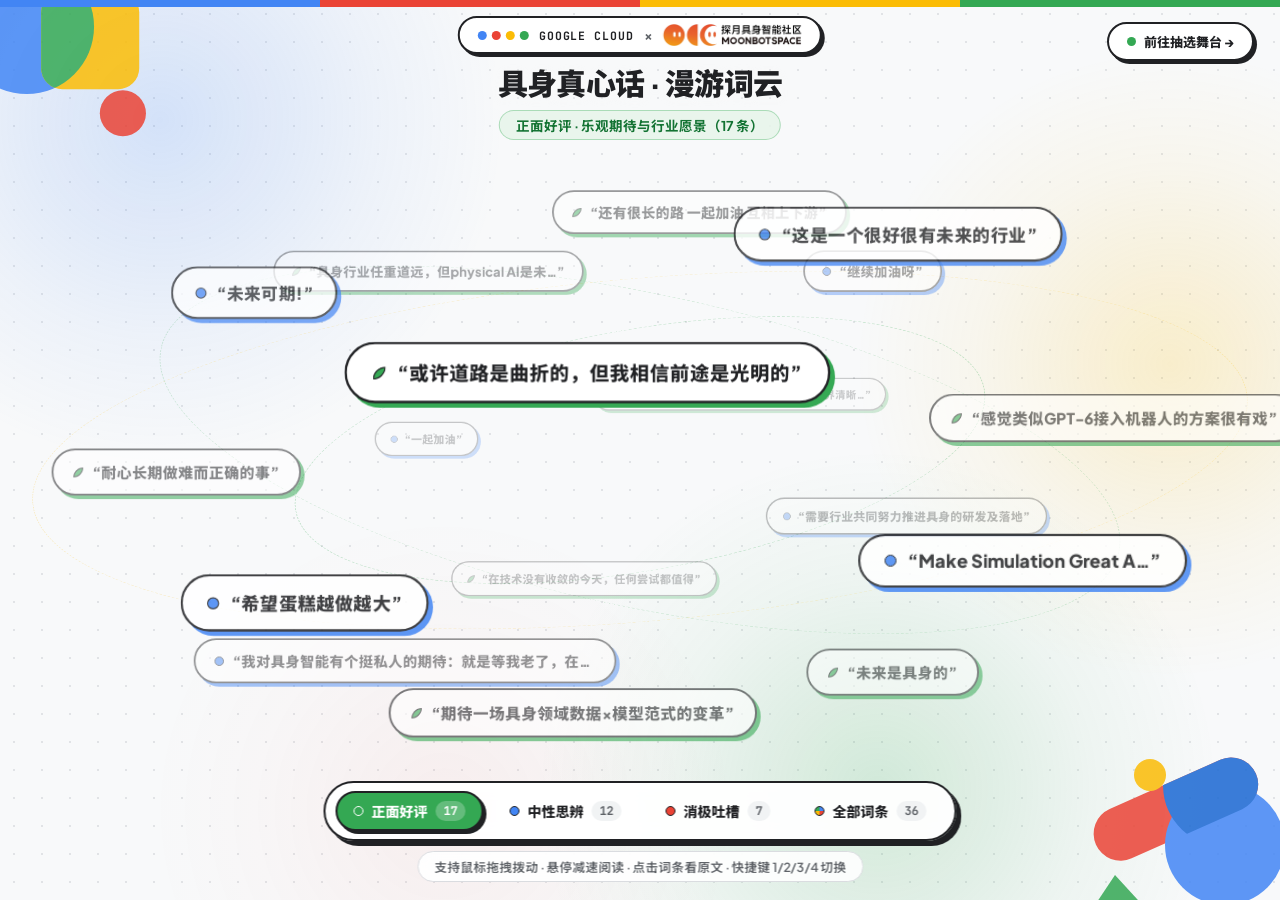
==== commit ac7fdfa2: "feat: restore co-branded header and bottom category dock on 3D word cloud" ====
--- a/cloud.html
+++ b/cloud.html
@@ -3,7 +3,7 @@
 <head>
   <meta charset="UTF-8" />
   <meta name="viewport" content="width=device-width, initial-scale=1.0" />
-  <title>Google 具身真心话 · 3D 漫游词云</title>
+  <title>Google 具身真心话 · 3D 分类漫游词云</title>
   <link rel="preconnect" href="https://fonts.googleapis.com">
   <link rel="preconnect" href="https://fonts.gstatic.com" crossorigin>
   <link href="https://fonts.googleapis.com/css2?family=JetBrains+Mono:wght@600;700&family=Noto+Sans+SC:wght@400;500;700;900&family=Plus+Jakarta+Sans:wght@700;800&display=swap" rel="stylesheet">
@@ -57,6 +57,23 @@
     <span>前往抽选舞台 →</span>
   </a>
 
+  <!-- Restored Top Co-Branded Header -->
+  <header class="cloud-header">
+    <div class="brand-pill">
+      <span class="g-dots">
+        <i class="d-blue"></i>
+        <i class="d-red"></i>
+        <i class="d-yellow"></i>
+        <i class="d-green"></i>
+      </span>
+      <span class="brand-text">GOOGLE CLOUD</span>
+      <span class="brand-cross" aria-hidden="true">×</span>
+      <img src="tanyue-logo.png" alt="探月具身智能社区 MOONBOTSPACE" class="tanyue-logo" />
+    </div>
+    <h1 class="cloud-title">具身真心话 · 漫游词云</h1>
+    <p class="cloud-subtitle" id="cloud-subtitle">正面好评 · 乐观期待与行业愿景（17 条）</p>
+  </header>
+
   <!-- Full-Screen 2.5D GPU-Accelerated Floating Quote Cloud Space -->
   <div class="cloud-viewport" id="cloud-viewport">
     <div class="orbital-rings" aria-hidden="true">
@@ -83,6 +100,35 @@
     </div>
   </div>
 
+  <!-- Restored Bottom Floating Category Switcher Dock & Interaction Hint -->
+  <footer class="cloud-footer">
+    <nav class="category-dock" aria-label="真心话情感分类切换">
+      <button class="cat-btn active" data-category="positive" type="button">
+        <span class="cat-dot dot-green"></span>
+        <span class="cat-label">正面好评</span>
+        <span class="cat-count" id="count-positive">17</span>
+      </button>
+      <button class="cat-btn" data-category="neutral" type="button">
+        <span class="cat-dot dot-blue"></span>
+        <span class="cat-label">中性思辨</span>
+        <span class="cat-count" id="count-neutral">12</span>
+      </button>
+      <button class="cat-btn" data-category="negative" type="button">
+        <span class="cat-dot dot-red"></span>
+        <span class="cat-label">消极吐槽</span>
+        <span class="cat-count" id="count-negative">7</span>
+      </button>
+      <button class="cat-btn" data-category="all" type="button">
+        <span class="cat-dot dot-all"></span>
+        <span class="cat-label">全部词条</span>
+        <span class="cat-count" id="count-all">36</span>
+      </button>
+    </nav>
+    <div class="hint-pill">
+      支持鼠标拖拽拨动 · 悬停减速阅读 · 点击词条看原文 · 快捷键 1/2/3/4 切换
+    </div>
+  </footer>
+
   <script src="cloud.js"></script>
 </body>
 </html>
--- a/cloud.css
+++ b/cloud.css
@@ -177,6 +177,107 @@
   border-radius: 50%;
   background: var(--g-green);
   display: inline-block;
+}
+
+/* Restored Top Co-Branded Header */
+.cloud-header {
+  position: fixed;
+  top: 16px;
+  left: 50%;
+  transform: translateX(-50%);
+  z-index: 30;
+  text-align: center;
+  display: flex;
+  flex-direction: column;
+  align-items: center;
+  gap: 6px;
+  pointer-events: none;
+  width: max-content;
+  max-width: calc(100vw - 32px);
+}
+
+.brand-pill {
+  display: inline-flex;
+  align-items: center;
+  justify-content: center;
+  gap: 10px;
+  padding: 6px 18px;
+  background: var(--surface-white);
+  border: 2px solid var(--border-dark);
+  border-radius: 999px;
+  box-shadow: 3px 3px 0 var(--border-dark);
+}
+
+.g-dots {
+  display: inline-flex;
+  align-items: center;
+  gap: 5px;
+}
+
+.g-dots i {
+  width: 9px;
+  height: 9px;
+  border-radius: 50%;
+  display: inline-block;
+}
+
+.brand-text {
+  font-family: var(--font-mono);
+  font-size: 11.5px;
+  font-weight: 700;
+  letter-spacing: 0.08em;
+  color: var(--text-main);
+}
+
+.brand-cross {
+  font-size: 13px;
+  font-weight: 800;
+  color: var(--text-sub);
+  line-height: 1;
+}
+
+.tanyue-logo {
+  height: 22px;
+  width: auto;
+  display: block;
+  object-fit: contain;
+}
+
+.cloud-title {
+  font-size: 30px;
+  font-weight: 900;
+  letter-spacing: -0.02em;
+  color: var(--text-main);
+  text-shadow: 0 2px 10px rgba(248, 249, 250, 0.9);
+}
+
+.cloud-subtitle {
+  font-size: 13.5px;
+  font-weight: 700;
+  color: var(--text-sub);
+  background: rgba(255, 255, 255, 0.86);
+  padding: 4px 16px;
+  border-radius: 999px;
+  border: 1.5px solid var(--border-light);
+  transition: color 0.25s ease, border-color 0.25s ease, background-color 0.25s ease;
+}
+
+body[data-category="positive"] .cloud-subtitle {
+  color: var(--g-green-dark);
+  border-color: rgba(52, 168, 83, 0.35);
+  background: rgba(230, 244, 234, 0.88);
+}
+
+body[data-category="neutral"] .cloud-subtitle {
+  color: var(--g-blue-dark);
+  border-color: rgba(66, 133, 244, 0.35);
+  background: rgba(232, 240, 254, 0.88);
+}
+
+body[data-category="negative"] .cloud-subtitle {
+  color: var(--g-red-dark);
+  border-color: rgba(234, 67, 53, 0.35);
+  background: rgba(252, 232, 230, 0.88);
 }
 
 /* 2.5D GPU-Accelerated Floating Word Cloud Viewport */
@@ -426,8 +527,139 @@
   display: inline-block;
 }
 
+/* Restored Bottom Floating Category Dock & Hint */
+.cloud-footer {
+  position: fixed;
+  bottom: 18px;
+  left: 50%;
+  transform: translateX(-50%);
+  z-index: 35;
+  display: flex;
+  flex-direction: column;
+  align-items: center;
+  gap: 10px;
+  pointer-events: none;
+  width: max-content;
+  max-width: calc(100vw - 24px);
+}
+
+.category-dock {
+  pointer-events: auto;
+  display: inline-flex;
+  align-items: center;
+  flex-wrap: wrap;
+  justify-content: center;
+  gap: 8px;
+  padding: 8px 10px;
+  border-radius: 999px;
+  background: rgba(255, 255, 255, 0.94);
+  backdrop-filter: blur(8px);
+  border: 2.5px solid var(--border-dark);
+  box-shadow: 5px 5px 0 var(--border-dark);
+}
+
+.cat-btn {
+  display: inline-flex;
+  align-items: center;
+  gap: 8px;
+  padding: 8px 16px;
+  border-radius: 999px;
+  border: 2px solid transparent;
+  background: transparent;
+  font-family: var(--font-sans);
+  font-size: 14px;
+  font-weight: 800;
+  color: var(--text-main);
+  cursor: pointer;
+  transition: transform 0.18s cubic-bezier(0.34, 1.56, 0.64, 1), background-color 0.18s ease, box-shadow 0.18s ease, border-color 0.18s ease, color 0.18s ease;
+}
+
+.cat-btn:hover {
+  background: var(--bg-canvas);
+  border-color: var(--border-light);
+  transform: translateY(-1px);
+}
+
+.cat-dot {
+  width: 10px;
+  height: 10px;
+  border-radius: 50%;
+  border: 1.5px solid var(--border-dark);
+  flex-shrink: 0;
+}
+
+.dot-green { background: var(--g-green); }
+.dot-blue { background: var(--g-blue); }
+.dot-red { background: var(--g-red); }
+.dot-all {
+  background: conic-gradient(var(--g-blue) 0 90deg, var(--g-red) 90deg 180deg, var(--g-yellow) 180deg 270deg, var(--g-green) 270deg 360deg);
+}
+
+.cat-count {
+  font-family: var(--font-mono);
+  font-size: 12px;
+  font-weight: 700;
+  padding: 2px 8px;
+  border-radius: 999px;
+  background: #F1F3F4;
+  color: var(--text-sub);
+  transition: background-color 0.18s ease, color 0.18s ease;
+}
+
+/* Active Category Pill Styling */
+.cat-btn.active {
+  border-color: var(--border-dark);
+  box-shadow: 3px 3px 0 var(--border-dark);
+  color: #FFFFFF;
+}
+
+.cat-btn.active[data-category="positive"] {
+  background: var(--g-green);
+}
+
+.cat-btn.active[data-category="neutral"] {
+  background: var(--g-blue);
+}
+
+.cat-btn.active[data-category="negative"] {
+  background: var(--g-red);
+}
+
+.cat-btn.active[data-category="all"] {
+  background: var(--border-dark);
+}
+
+.cat-btn.active .cat-dot {
+  border-color: #FFFFFF;
+}
+
+.cat-btn.active .cat-count {
+  background: rgba(255, 255, 255, 0.24);
+  color: #FFFFFF;
+}
+
+.hint-pill {
+  font-size: 12.5px;
+  font-weight: 600;
+  color: var(--text-sub);
+  background: rgba(255, 255, 255, 0.88);
+  backdrop-filter: blur(6px);
+  padding: 5px 16px;
+  border-radius: 999px;
+  border: 1.5px solid var(--border-light);
+  text-align: center;
+}
+
 @media (max-width: 720px) {
+  .brand-pill { padding: 5px 12px; gap: 7px; }
+  .brand-text { font-size: 10.5px; }
+  .tanyue-logo { height: 18px; }
+  .cloud-title { font-size: 22px; }
+  .cloud-subtitle { font-size: 12px; }
   .page-switch-pill { top: 16px; right: 14px; padding: 6px 12px; font-size: 12px; }
+  .category-dock { border-radius: 22px; padding: 6px 8px; }
+  .cat-btn { padding: 6px 11px; font-size: 12.5px; gap: 6px; }
+  .hint-pill { display: none; }
   .tag-quote { max-width: 240px; font-size: 14.5px; }
   .quote-full-text { font-size: 20px; }
 }
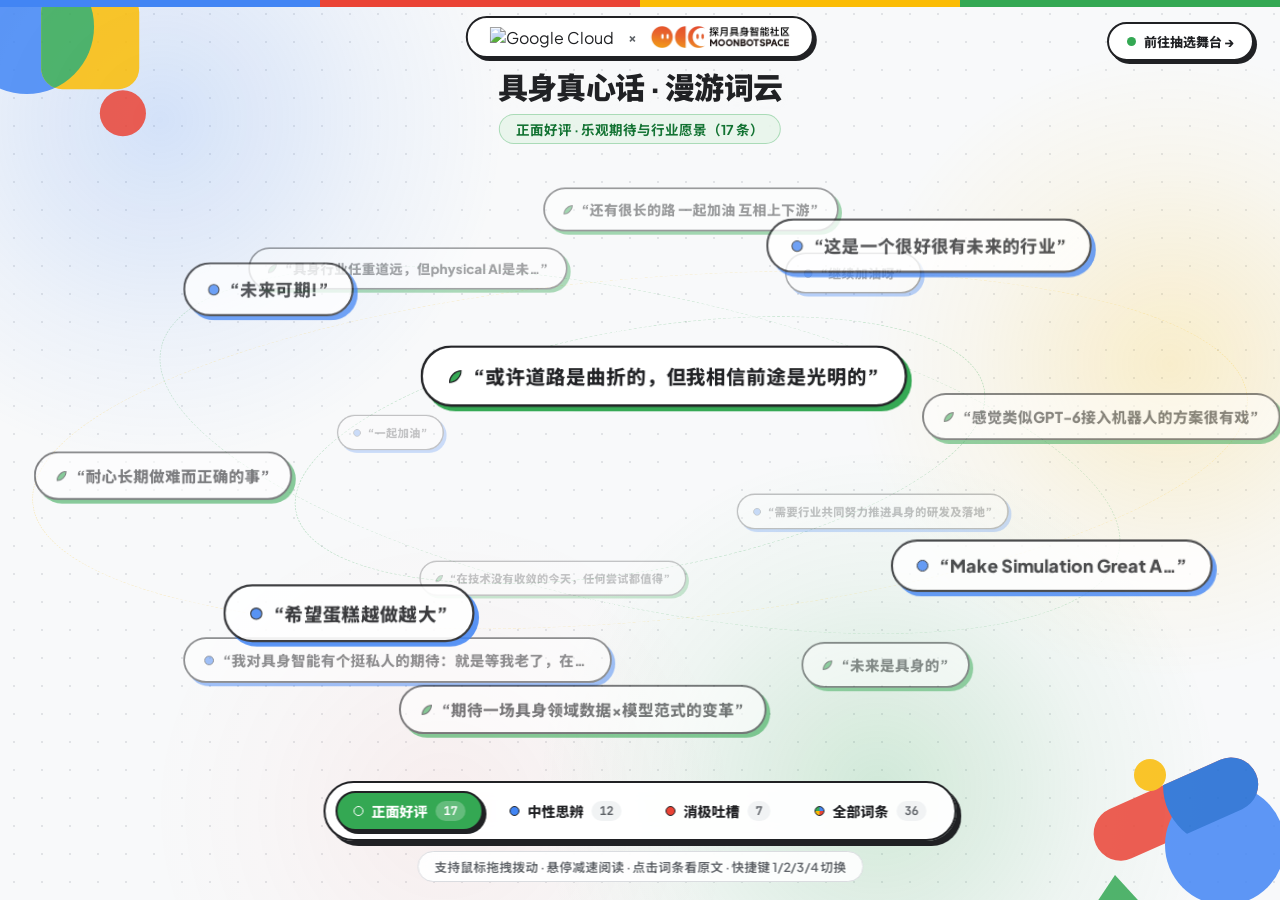
==== commit d7917dea: "feat: use official Google Cloud horizontal SVG logo in co-branded header" ====
--- a/cloud.html
+++ b/cloud.html
@@ -60,13 +60,7 @@
   <!-- Restored Top Co-Branded Header -->
   <header class="cloud-header">
     <div class="brand-pill">
-      <span class="g-dots">
-        <i class="d-blue"></i>
-        <i class="d-red"></i>
-        <i class="d-yellow"></i>
-        <i class="d-green"></i>
-      </span>
-      <span class="brand-text">GOOGLE CLOUD</span>
+      <img src="google-cloud-logo.svg" alt="Google Cloud" class="google-cloud-logo" />
       <span class="brand-cross" aria-hidden="true">×</span>
       <img src="tanyue-logo.png" alt="探月具身智能社区 MOONBOTSPACE" class="tanyue-logo" />
     </div>
--- a/cloud.css
+++ b/cloud.css
@@ -200,33 +200,20 @@
   display: inline-flex;
   align-items: center;
   justify-content: center;
-  gap: 10px;
-  padding: 6px 18px;
+  gap: 14px;
+  padding: 8px 22px;
   background: var(--surface-white);
   border: 2px solid var(--border-dark);
   border-radius: 999px;
   box-shadow: 3px 3px 0 var(--border-dark);
 }
 
-.g-dots {
-  display: inline-flex;
-  align-items: center;
-  gap: 5px;
-}
-
-.g-dots i {
-  width: 9px;
-  height: 9px;
-  border-radius: 50%;
-  display: inline-block;
-}
-
-.brand-text {
-  font-family: var(--font-mono);
-  font-size: 11.5px;
-  font-weight: 700;
-  letter-spacing: 0.08em;
-  color: var(--text-main);
+.google-cloud-logo {
+  height: 22px;
+  width: auto;
+  display: block;
+  object-fit: contain;
+  transform: translateY(1px);
 }
 
 .brand-cross {
@@ -651,8 +638,8 @@
 }
 
 @media (max-width: 720px) {
-  .brand-pill { padding: 5px 12px; gap: 7px; }
-  .brand-text { font-size: 10.5px; }
+  .brand-pill { padding: 6px 14px; gap: 9px; }
+  .google-cloud-logo { height: 18px; }
   .tanyue-logo { height: 18px; }
   .cloud-title { font-size: 22px; }
   .cloud-subtitle { font-size: 12px; }
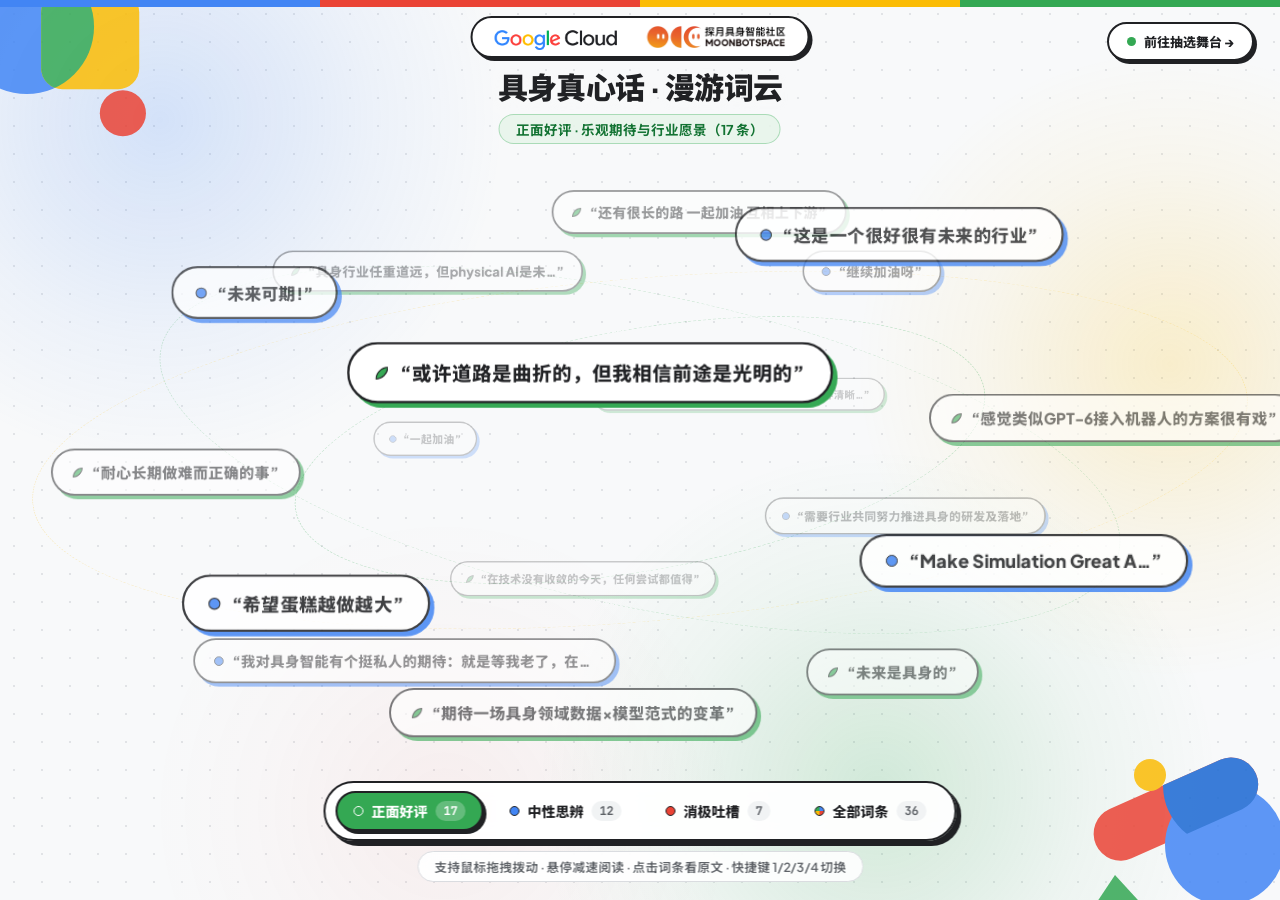
==== commit 9e570a2a: "feat: switch to official Google Cloud v2 PNG logo and clean co-branded lockup" ====
--- a/cloud.html
+++ b/cloud.html
@@ -60,8 +60,7 @@
   <!-- Restored Top Co-Branded Header -->
   <header class="cloud-header">
     <div class="brand-pill">
-      <img src="google-cloud-logo.svg" alt="Google Cloud" class="google-cloud-logo" />
-      <span class="brand-cross" aria-hidden="true">×</span>
+      <img src="google-cloud-logo.png" alt="Google Cloud" class="google-cloud-logo" />
       <img src="tanyue-logo.png" alt="探月具身智能社区 MOONBOTSPACE" class="tanyue-logo" />
     </div>
     <h1 class="cloud-title">具身真心话 · 漫游词云</h1>
--- a/cloud.css
+++ b/cloud.css
@@ -200,7 +200,7 @@
   display: inline-flex;
   align-items: center;
   justify-content: center;
-  gap: 14px;
+  gap: 24px;
   padding: 8px 22px;
   background: var(--surface-white);
   border: 2px solid var(--border-dark);
@@ -213,14 +213,7 @@
   width: auto;
   display: block;
   object-fit: contain;
-  transform: translateY(1px);
-}
-
-.brand-cross {
-  font-size: 13px;
-  font-weight: 800;
-  color: var(--text-sub);
-  line-height: 1;
+  transform: translateY(2px);
 }
 
 .tanyue-logo {
@@ -638,7 +631,7 @@
 }
 
 @media (max-width: 720px) {
-  .brand-pill { padding: 6px 14px; gap: 9px; }
+  .brand-pill { padding: 6px 14px; gap: 14px; }
   .google-cloud-logo { height: 18px; }
   .tanyue-logo { height: 18px; }
   .cloud-title { font-size: 22px; }
